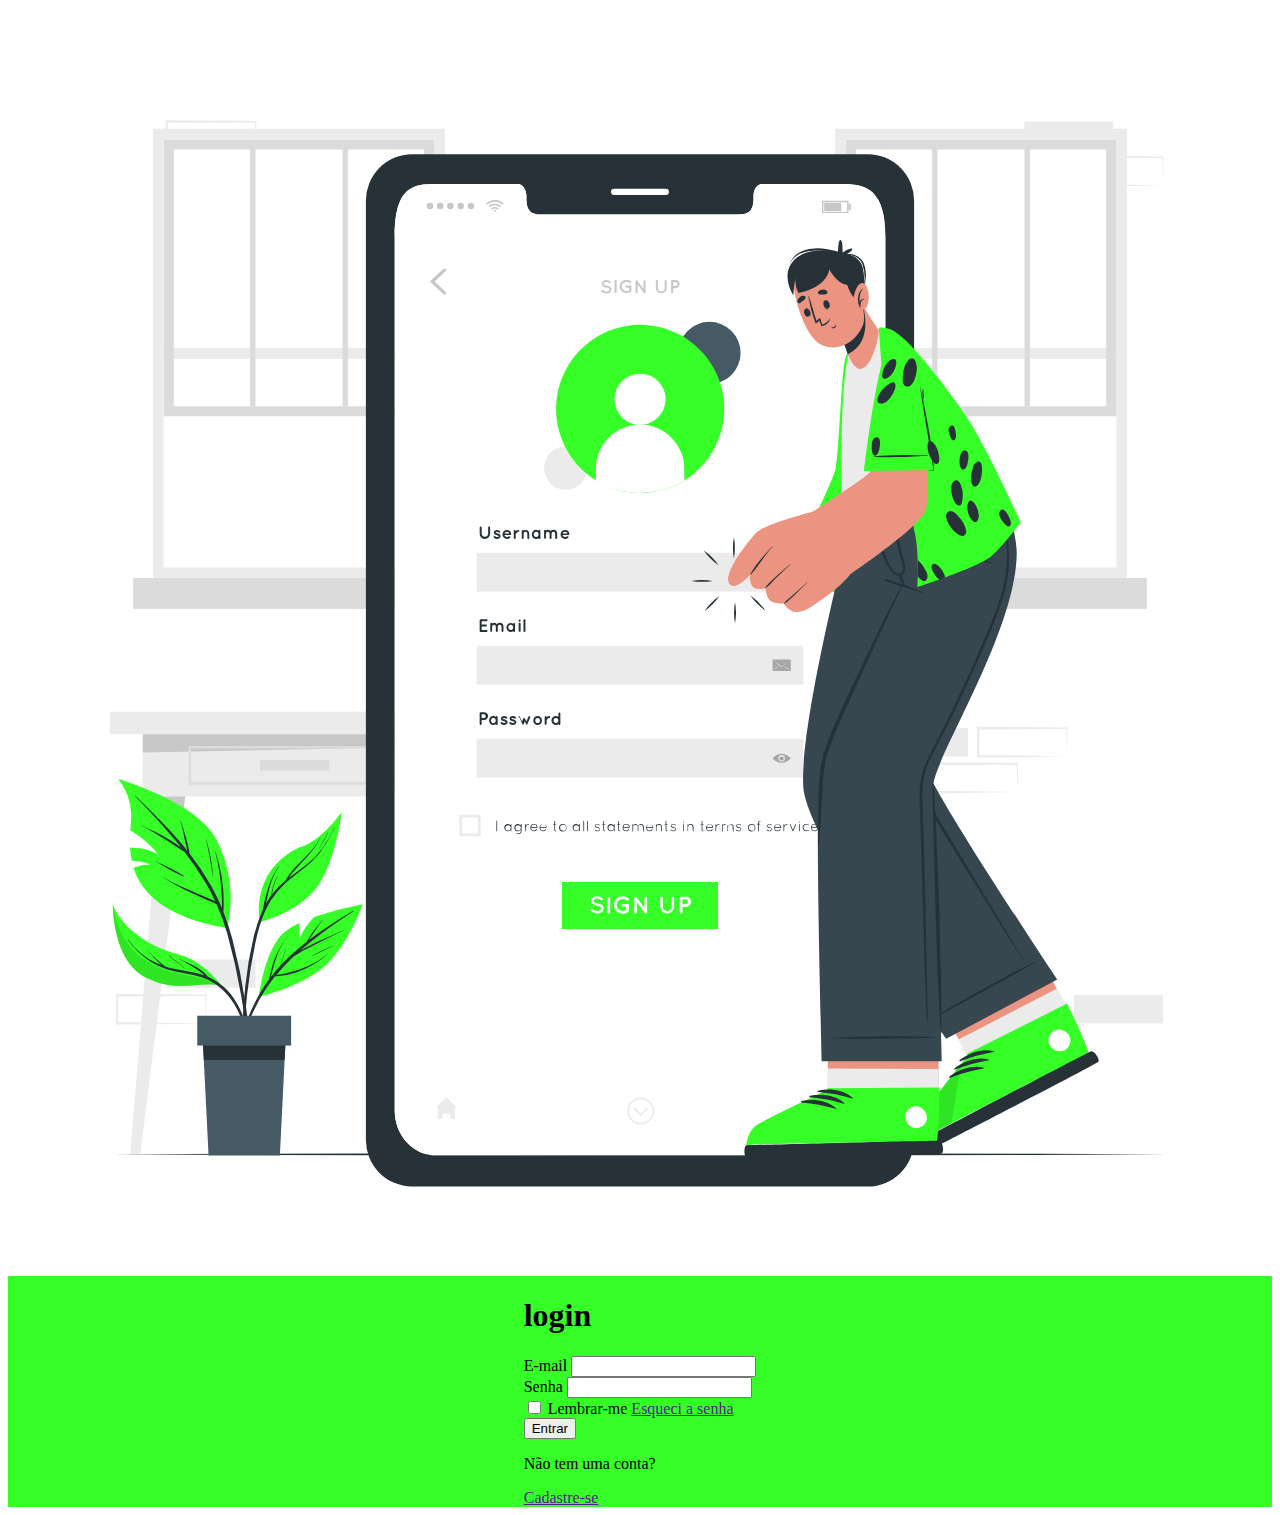
==== login/index.html @ 09d04656 "meu primeiro commit" ====
<!DOCTYPE html>
<html lang="pt">
<head>
    <meta charset="UTF-8">
    <meta name="viewport" content="width=device-width, initial-scale=1.0">
    <title>Document</title>
    <link rel="stylesheet" href="style.css">
</head>
<body>
    <div class="container">
        <div class="esquerda">
            <img src="imagens/sign-up-animate.svg" alt="imagem ilustrativa">
        </div>
        <div class="direita">
            <div class="formulario">
                <div class="topo">
                    <h1>login</h1>
                </div>
                <div class="meio">
                    <div class="campo">
                        <label for="email">E-mail</label>
                        <input type="email" name="email" id="email">
                    </div>
                    <div class="campo">
                        <label for="senha">Senha</label>
                        <input type="password" name="senha" id="senha">
                    </div>
                    <div class="links-ajuda">
                        <input type="checkbox" name="lembrar" id="lembrar">
                        <label for="lembrar">Lembrar-me</label>
                        <a href="">Esqueci a senha</a>
                    </div>
                </div>
                <div class="fim">
                   <button>Entrar</button>
                   <div class="aux-conta">
                    <p>Não tem uma conta?</p>
                    <a href="">Cadastre-se</a>
                   </div>
                </div>
            </div>
        </div>
    </div>
</body>
</html>
---- login/style.css ----
.direita{
    background-color: #35FF27;
    display: flex;
    flex-direction: column;
    justify-content: center;
    align-items: center;
    gap: 1px;

}
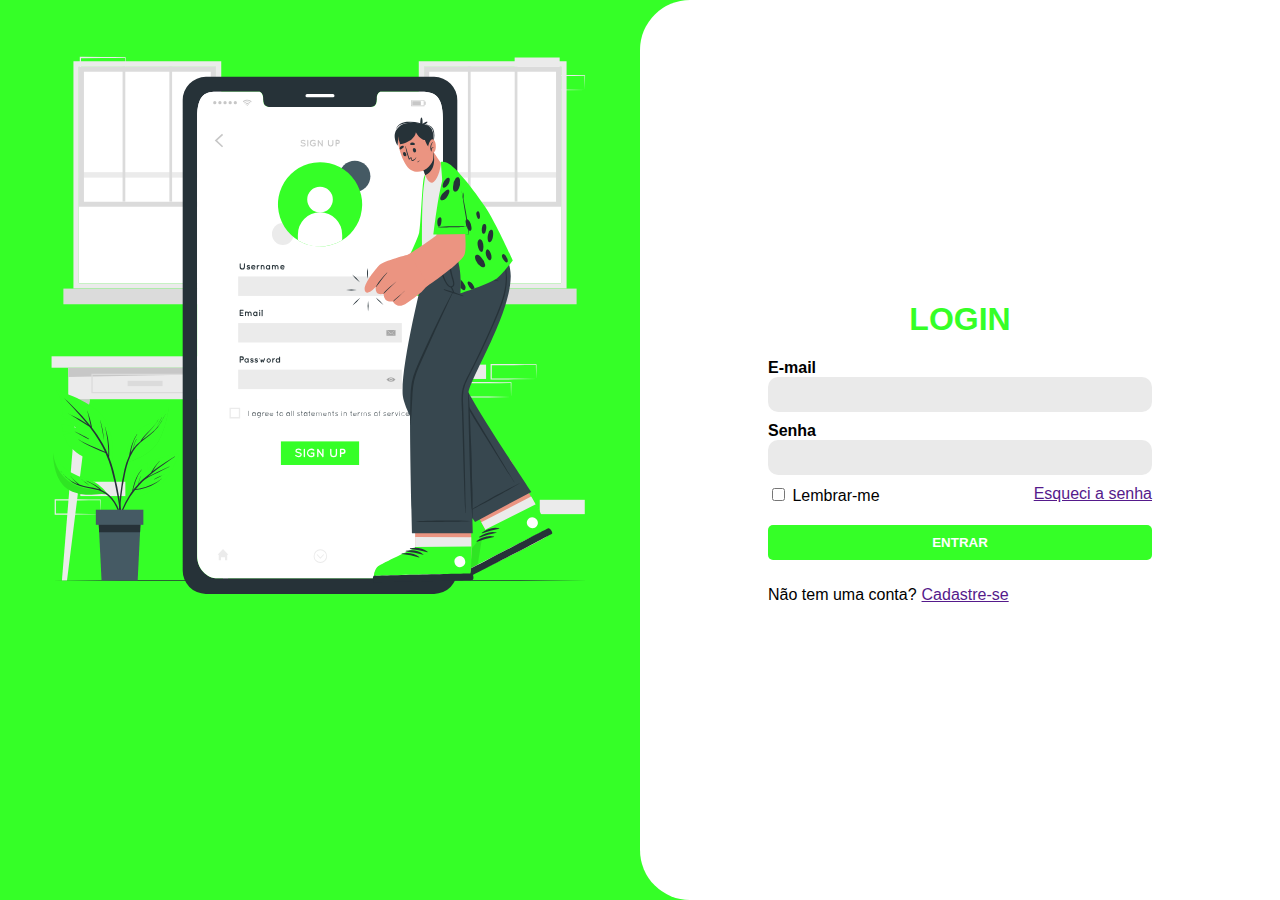
==== commit 4060b3c1: "Estilizado" ====
--- a/login/index.html
+++ b/login/index.html
@@ -26,8 +26,10 @@
                         <input type="password" name="senha" id="senha">
                     </div>
                     <div class="links-ajuda">
-                        <input type="checkbox" name="lembrar" id="lembrar">
-                        <label for="lembrar">Lembrar-me</label>
+                        <div class="inputs">
+                            <input type="checkbox" name="lembrar" id="lembrar">
+                            <label for="lembrar">Lembrar-me</label>
+                        </div>
                         <a href="">Esqueci a senha</a>
                     </div>
                 </div>
--- a/login/style.css
+++ b/login/style.css
@@ -1,12 +1,97 @@
+body{
+    margin: 0;   /**/
+    padding: 0;
+    font-family: Arial, Helvetica, sans-serif;
+    background-color: #35FF27;
+}
 
+.container{
+    width: 100%; /*Fica 100% da largura*/
+    height: 100vh; /* Fica 100% do tamanho da altura, utilizamos vh porque temos 100% da visualização da página, se colocar em porcentagem fica como % do elemento filho e não da visualização.*/
+    display: flex;
+}
 
-.direita{
+.container .esquerda{
+    width: 50%; /*Fica 100% da largura*/
+    height: 100%; /* Fica 100% do tamanho da altura, utilizamos vh porque temos 100% da visualização da página, se colocar em porcentagem fica como % do elemento filho e não da visualização.*/
     background-color: #35FF27;
+}
+
+.container .direita{
+    width: 50%; /*Fica 100% da largura*/
+    height: 100%; /* Fica 100% do tamanho da altura, utilizamos vh porque temos 100% da visualização da página, se colocar em porcentagem fica como % do elemento filho e não da visualização.*/
+    background-color: white;
     display: flex;
     flex-direction: column;
     justify-content: center;
     align-items: center;
-    gap: 1px;
+    border-top-left-radius: 50px; /*ou 10%*/
+    border-bottom-left-radius: 50px; /*ou 10%*/
+}
+
+.container .direita .formulario .topo h1{
+    color: #35FF27; /*para mudar cor de letra deve utilizar o color e não o background*/
+    text-transform: uppercase; /*Fica a letra toda para maiscula*/
+    text-align: center; /*centraliza o texto*/
+    font-size: 45 px; /*altera  o texto*/
+}
+
+.container .direita .formulario .meio{
+    display: flex;
+    flex-direction: column;
+    gap: 10px;
+}
+
+.container .direita .formulario .meio .campo{
+    display: flex;
+    flex-direction: column;
+}
+
+.container .direita .formulario .meio .campo input{
+    border: none;
+    background-color: #e3e3e3c0;
+    padding: 10px;
+    border-radius: 10px;
+    gap: 10px;
 
 }
 
+.container .direita .formulario .meio .campo label{
+    font-weight: bold;
+
+}
+
+
+.container .direita .formulario{
+    width: 60%;
+}
+
+.container .direita .formulario .meio .links-ajuda{
+    display: flex;
+    justify-content: space-between;
+    }
+
+.container .direita .formulario .fim{
+    margin-top: 20px;
+    width: 100%;
+    }
+
+.container .direita .formulario .fim button{
+    width: 100%;
+    padding: 10px 0;
+    border: none;
+    background-color: #35FF27;
+    color: white;
+    border-radius: 5px;
+    text-transform: uppercase;
+    font-weight: bold;
+    cursor: pointer;
+    
+}
+
+.container .direita .formulario .fim .aux-conta{
+    margin-top: 10px;
+    display: flex;
+    align-items: center;
+    gap: 5px;
+}